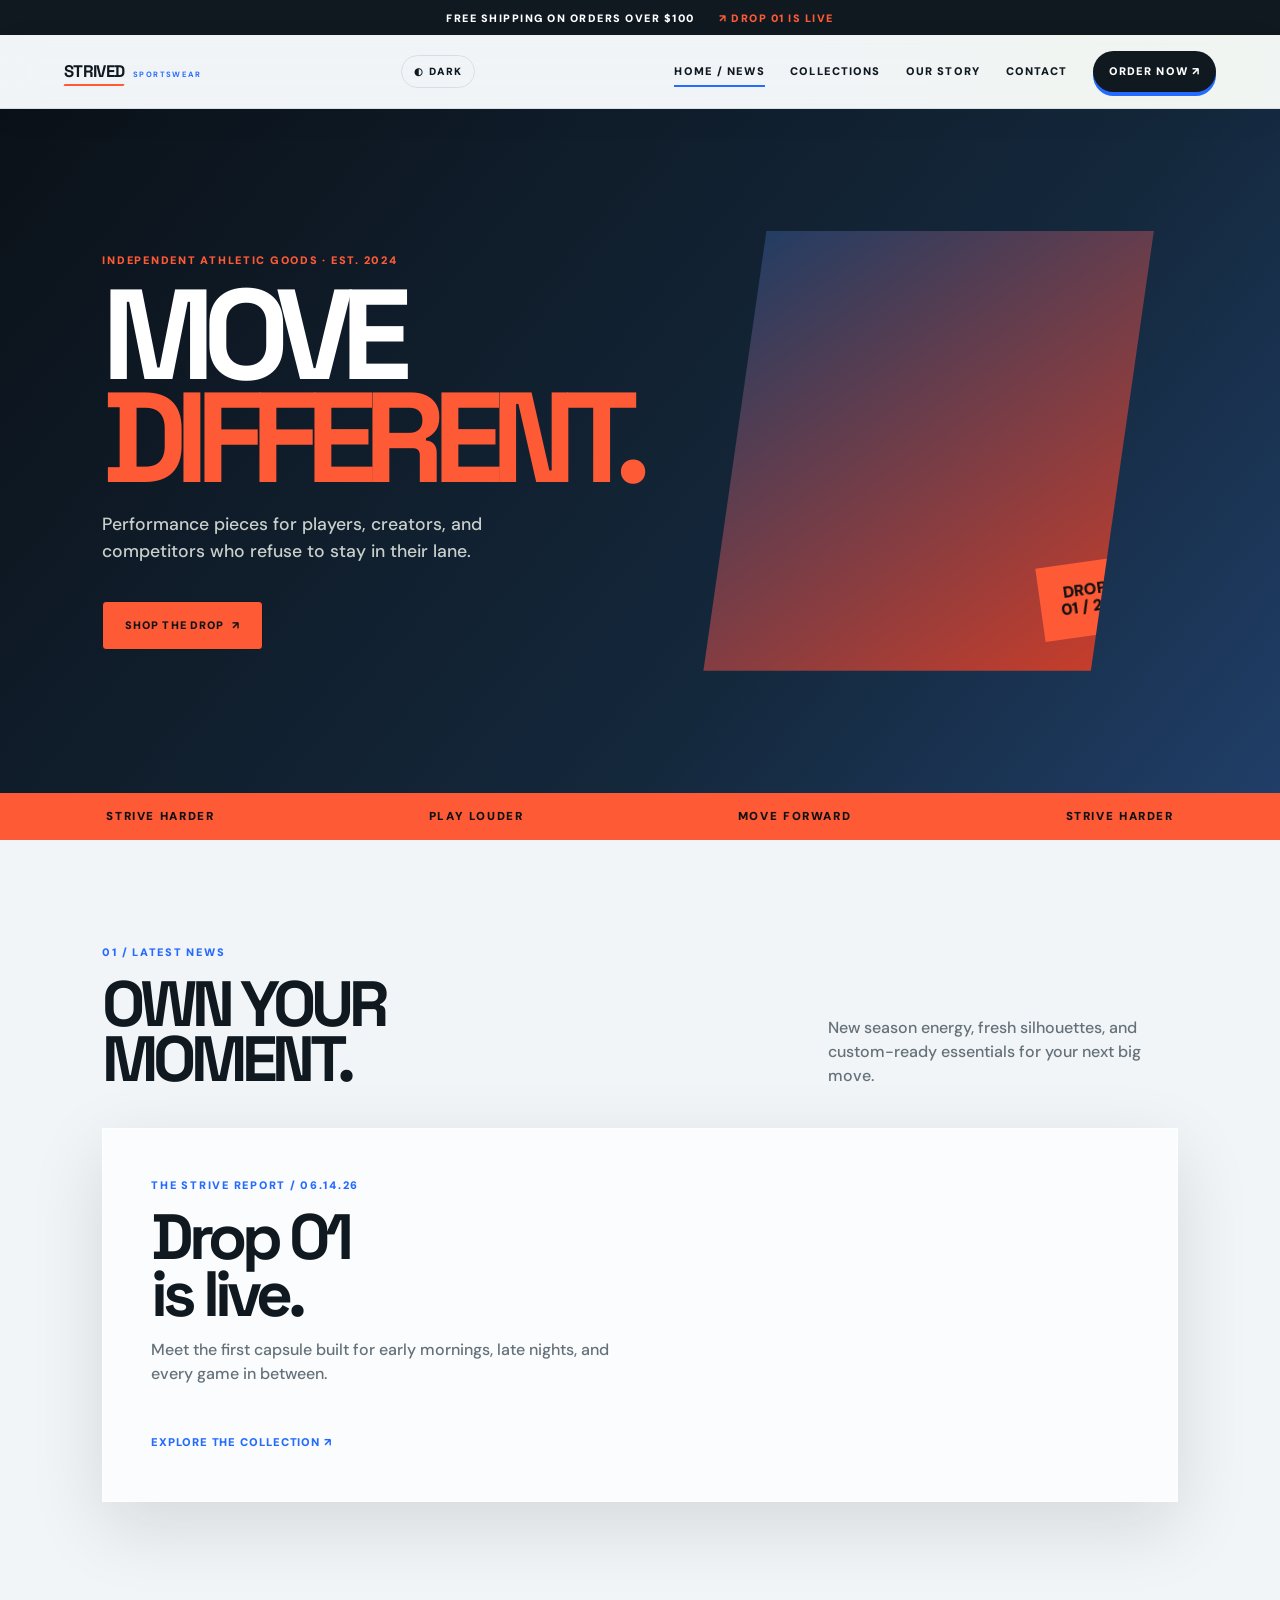
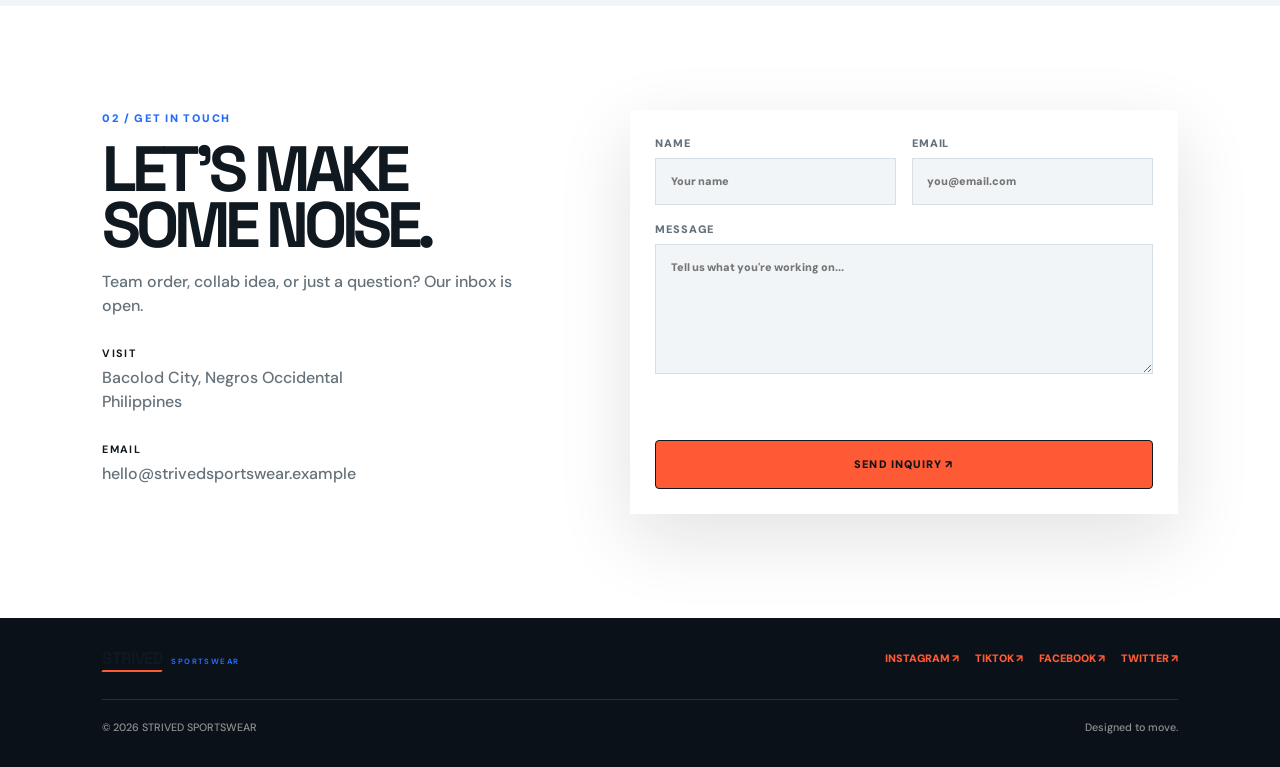
==== index.html @ 252151e5 "Agent Host changes for agents/modern-athletic-website-design" ====
<!doctype html>
<html lang="en">
<head>
  <meta charset="utf-8">
  <meta name="viewport" content="width=device-width, initial-scale=1">
  <meta name="description" content="Strived Sportswear — athletic essentials built for people who keep showing up.">
  <title>Strived Sportswear — Move Different</title>
  <link rel="stylesheet" href="css/styles.css">
</head>
<body>
  <div class="announcement">Free shipping on orders over $100 <span>↗ Drop 01 is live</span></div>
  <header class="site-header">
    <a class="brand" href="index.html" aria-label="Strived Sportswear home"><span class="brand-wordmark">STRIVED</span><i>SPORTSWEAR</i></a>
    <button class="theme-toggle" type="button" aria-label="Switch to dark mode" aria-pressed="false">◐ <span>Dark</span></button>
    <button class="menu-toggle" type="button" aria-label="Toggle navigation" aria-expanded="false">☰</button>
    <nav class="main-nav" aria-label="Primary navigation">
      <a class="active" href="index.html">Home / News</a>
      <a href="collections.html">Collections</a>
      <a href="about.html">Our Story</a>
      <a href="#contact">Contact</a>
      <a class="nav-order" href="collections.html#order">Order Now <span>↗</span></a>
    </nav>
  </header>
  <main>
    <section class="hero">
      <div class="hero-copy reveal"><p class="eyebrow">Independent athletic goods · Est. 2024</p><h1>Move<br><em>different.</em></h1><p class="lead">Performance pieces for players, creators, and competitors who refuse to stay in their lane.</p><a class="button button--lime" href="collections.html">Shop the drop <span>↗</span></a></div>
      <div class="hero-art float" aria-label="Athlete wearing Strived Sportswear"><div class="hero-badge">DROP<br>01 / 26</div></div>
    </section>
    <div class="ticker"><span>STRIVE HARDER</span><span>PLAY LOUDER</span><span>MOVE FORWARD</span><span>STRIVE HARDER</span></div>
    <section>
      <div class="section-heading"><div><p class="eyebrow">01 / Latest news</p><h2>Own your<br>moment.</h2></div><p>New season energy, fresh silhouettes, and custom-ready essentials for your next big move.</p></div>
      <div class="news-card glass"><div><p class="eyebrow">The Strive Report / 06.14.26</p><h3>Drop 01<br>is live.</h3><p class="muted">Meet the first capsule built for early mornings, late nights, and every game in between.</p><a class="text-link" href="collections.html">Explore the collection ↗</a></div><div class="news-image"></div></div>
    </section>
    <section class="contact-section" id="contact">
      <div class="contact-grid"><div><p class="eyebrow">02 / Get in touch</p><h2>Let's make<br>some noise.</h2><p class="muted">Team order, collab idea, or just a question? Our inbox is open.</p><div class="detail"><strong>Visit</strong><span>Bacolod City, Negros Occidental<br>Philippines</span></div><div class="detail"><strong>Email</strong><a href="mailto:hello@strivedsportswear.example">hello@strivedsportswear.example</a></div></div>
        <form class="glass contact-form"><label>Name<input name="name" required placeholder="Your name"></label><label>Email<input name="email" type="email" required placeholder="you@email.com"></label><label class="full">Message<textarea name="message" required placeholder="Tell us what you're working on..."></textarea></label><div class="form-status full" role="status" aria-live="polite"></div><button class="button button--lime full" type="submit">Send inquiry ↗</button></form>
      </div>
    </section>
  </main>
  <footer><div class="footer-top"><a class="brand" href="index.html"><span class="brand-wordmark">STRIVED</span><i>SPORTSWEAR</i></a><nav class="socials" aria-label="Social media"><a href="https://instagram.com" target="_blank" rel="noreferrer">Instagram ↗</a><a href="https://tiktok.com" target="_blank" rel="noreferrer">TikTok ↗</a><a href="https://facebook.com" target="_blank" rel="noreferrer">Facebook ↗</a><a href="https://x.com" target="_blank" rel="noreferrer">Twitter ↗</a></nav></div><div class="footer-bottom"><span>© 2026 STRIVED SPORTSWEAR</span><span>Designed to move.</span></div></footer>
  <script src="js/app.js"></script>
</body>
</html>
---- css/styles.css ----
@import url("https://fonts.googleapis.com/css2?family=DM+Sans:wght@400;500;700;900&family=Space+Grotesk:wght@400;500;700&display=swap");

:root {
  --ink: #101820;
  --paper: #f1f5f7;
  --surface: #ffffff;
  --lime: #ff5a36;
  --blue: #246bfe;
  --muted: #65717a;
  --line: #d5dfe5;
  --soft: #e8eef2;
  --shadow: 0 24px 70px rgba(17, 19, 21, .12);
}
[data-theme="dark"] {
  --ink: #f1f5f7;
  --paper: #101820;
  --surface: #1a1e20;
  --muted: #a4aca7;
  --line: #33404a;
  --soft: #222f38;
  --shadow: 0 24px 70px rgba(0, 0, 0, .35);
}
* { box-sizing: border-box; }
html { scroll-behavior: smooth; }
body { margin: 0; overflow-x: hidden; color: var(--ink); background: var(--paper); font: 500 16px/1.5 "DM Sans", Arial, sans-serif; transition: background .35s, color .35s; }
body:before { position: fixed; z-index: -1; inset: 0; background: radial-gradient(circle at 90% 8%, rgba(214,255,55,.18), transparent 25%), radial-gradient(circle at 4% 55%, rgba(43,115,255,.1), transparent 25%); content: ""; pointer-events: none; }
a { color: inherit; text-decoration: none; }
button, input, textarea { font: inherit; }
button { cursor: pointer; }
.scroll-progress { position: fixed; z-index: 60; top: 0; left: 0; width: 0; height: 3px; background: var(--lime); }
.announcement { display: flex; justify-content: center; gap: 1.5rem; padding: .6rem 1rem; color: #fff; background: var(--ink); font-size: .67rem; font-weight: 900; letter-spacing: .14em; text-transform: uppercase; }
.announcement span { color: var(--lime); }
.site-header { position: sticky; z-index: 30; top: 0; display: flex; align-items: center; justify-content: space-between; gap: 1rem; padding: 1rem 5vw; border-bottom: 1px solid var(--line); background: color-mix(in srgb, var(--paper) 82%, transparent); box-shadow: 0 8px 35px rgba(0,0,0,.04); backdrop-filter: blur(18px); }
.brand { display: flex; align-items: baseline; gap: .55rem; color: var(--ink); font: 900 1.05rem/1 "Space Grotesk"; letter-spacing: -.04em; }
.brand-wordmark { position: relative; }
.brand-wordmark:after { position: absolute; right: 0; bottom: -.35rem; left: 0; height: 2px; background: var(--lime); content: ""; transform: skewX(-28deg); }
.brand i { color: var(--blue); font: 700 .48rem/1 "DM Sans"; font-style: normal; letter-spacing: .18em; text-transform: uppercase; }
.brand-mark { display: none; }
.main-nav { display: flex; align-items: center; gap: 1.6rem; }
.main-nav a { position: relative; font-size: .69rem; font-weight: 900; letter-spacing: .1em; text-transform: uppercase; }
.main-nav a:not(.nav-order):after { position: absolute; right: 0; bottom: -.45rem; left: 0; height: 2px; background: var(--blue); content: ""; transform: scaleX(0); transition: transform .25s; }
.main-nav a:hover:after, .main-nav a.active:after { transform: scaleX(1); }
.nav-order, .button { border: 0; background: var(--ink); color: var(--surface); }
.nav-order { padding: .75rem 1rem; border-radius: 99px; box-shadow: 0 4px 0 var(--blue); transition: transform .2s, box-shadow .2s; }
.nav-order:hover { box-shadow: 0 1px 0 var(--blue); transform: translateY(3px); }
.theme-toggle, .menu-toggle { border: 1px solid var(--line); background: transparent; color: var(--ink); }
.theme-toggle { display: inline-flex; align-items: center; gap: .35rem; padding: .5rem .75rem; border-radius: 99px; font-size: .65rem; font-weight: 900; letter-spacing: .08em; text-transform: uppercase; }
.cart-trigger { padding: .5rem .75rem; border: 1px solid var(--line); border-radius: 99px; background: transparent; color: var(--ink); font-size: .65rem; font-weight: 900; letter-spacing: .08em; text-transform: uppercase; }
.cart-trigger:hover { border-color: var(--blue); color: var(--blue); }
.menu-toggle { display: none; border: 0; font-size: 1.4rem; }
.hero { display: grid; min-height: 76vh; grid-template-columns: 1fr .95fr; align-items: center; gap: 4rem; padding: 6rem 8vw; background: linear-gradient(130deg, #0b1118, #14283c 65%, #203e68); color: #fff; }
.hero-copy { position: relative; z-index: 1; }
.eyebrow { margin: 0 0 1rem; color: var(--blue); font-size: .68rem; font-weight: 900; letter-spacing: .16em; text-transform: uppercase; }
.hero .eyebrow, .page-hero .eyebrow { color: var(--lime); }
h1, h2, h3 { font-family: "Space Grotesk", sans-serif; }
h1, .page-hero h1 { margin: .5rem 0 1.4rem; font-size: clamp(4rem, 10vw, 9.5rem); line-height: .8; letter-spacing: -.1em; text-transform: uppercase; }
h1 em, .page-hero h1 em { color: var(--lime); font-style: normal; }
.lead { max-width: 470px; color: #c9d0cc; font-size: 1.1rem; }
.button { display: inline-flex; align-items: center; justify-content: center; gap: .5rem; margin-top: 1.2rem; padding: .95rem 1.35rem; border: 1px solid var(--ink); border-radius: 4px; font-size: .68rem; font-weight: 900; letter-spacing: .1em; text-transform: uppercase; transition: transform .2s, box-shadow .2s; }
.button:hover { box-shadow: 5px 5px 0 var(--lime); transform: translate(-3px, -3px); }
.button--lime { background: var(--lime); color: #111315; }
.hero-art { position: relative; min-height: 440px; overflow: hidden; background: linear-gradient(145deg, #183d67, #d13d27); clip-path: polygon(14% 0, 100% 0, 86% 100%, 0 100%); }
.hero-art:before { position: absolute; inset: 7%; background: url("https://images.unsplash.com/photo-1552346154-21d32810aba3?auto=format&fit=crop&w=1000&q=85") center/cover; content: ""; mix-blend-mode: screen; opacity: .8; }
.hero-badge { position: absolute; right: 5%; bottom: 8%; padding: 1.25rem; background: var(--lime); color: #111; font-weight: 900; line-height: 1.05; text-align: center; transform: rotate(-8deg); }
.ticker { display: flex; justify-content: space-around; gap: 2rem; padding: .95rem; overflow: hidden; background: var(--lime); color: #111; font-size: .72rem; font-weight: 900; letter-spacing: .14em; }
.ticker span { white-space: nowrap; }
section { padding: 6.5rem 8vw; }
.section-heading { display: flex; align-items: end; justify-content: space-between; gap: 2rem; margin-bottom: 2.5rem; }
h2 { margin: 0; font-size: clamp(2.6rem, 5vw, 5.2rem); line-height: .87; letter-spacing: -.08em; text-transform: uppercase; }
.section-heading > p { max-width: 350px; margin: 0; color: var(--muted); }
.news-card { display: grid; grid-template-columns: 1fr .8fr; min-height: 360px; overflow: hidden; }
.glass { border: 1px solid rgba(255,255,255,.55); background: color-mix(in srgb, var(--surface) 70%, transparent); box-shadow: var(--shadow); backdrop-filter: blur(18px); }
.news-card > div:first-child { padding: 3rem; }
.news-card h3 { margin: .5rem 0; font-size: clamp(2.7rem, 5vw, 5rem); line-height: .88; letter-spacing: -.08em; }
.news-image { min-height: 300px; background: url("https://images.unsplash.com/photo-1517466787929-bc90951d0974?auto=format&fit=crop&w=1000&q=85") center/cover; }
.text-link { display: inline-block; margin-top: 2rem; color: var(--blue); font-size: .7rem; font-weight: 900; letter-spacing: .08em; text-transform: uppercase; }
.contact-section { background: var(--surface); }
.contact-grid { display: grid; grid-template-columns: .9fr 1.1fr; gap: 5rem; }
.muted, .detail { color: var(--muted); }
.detail { margin-top: 1.7rem; }
.detail strong { display: block; margin-bottom: .3rem; color: var(--ink); font-size: .67rem; letter-spacing: .12em; text-transform: uppercase; }
.detail a:hover { color: var(--blue); }
.contact-form { display: grid; grid-template-columns: 1fr 1fr; gap: 1rem; padding: 1.5rem; }
label { display: grid; gap: .4rem; color: var(--muted); font-size: .68rem; font-weight: 900; letter-spacing: .08em; text-transform: uppercase; }
.full { grid-column: 1 / -1; }
input, textarea { width: 100%; padding: .9rem; border: 1px solid var(--line); background: var(--paper); color: var(--ink); outline: 0; }
textarea { min-height: 130px; resize: vertical; }
input:focus, textarea:focus { border-color: var(--blue); box-shadow: 0 0 0 3px rgba(43,115,255,.12); }
.form-status { min-height: 1.2em; color: #268347; font-size: .8rem; font-weight: 700; }
.page-hero { padding: 7rem 8vw 5rem; background: linear-gradient(130deg, #0b1118, #17385c); color: #fff; }
.page-hero .lead { max-width: 520px; }
.collection-section { padding-top: 2.5rem; }
.trust-grid { display: grid; grid-template-columns: repeat(3, 1fr); gap: 1rem; }
.trust-card { padding: 1.6rem; border-top: 3px solid var(--blue); background: var(--surface); }
.trust-card:nth-child(2) { border-color: var(--lime); }
.trust-card:nth-child(3) { border-color: #111; }
.trust-card span { color: var(--blue); font: 900 2rem/1 "Space Grotesk"; }
.trust-card h3 { margin: 2rem 0 .6rem; font-size: 1.4rem; }
.trust-card p { margin: 0; color: var(--muted); }
.community-section { background: var(--surface); }
.social-wall { display: grid; grid-template-columns: 1.1fr .9fr .9fr; grid-template-rows: 180px 180px; gap: 1rem; }
.social-tile { display: flex; flex-direction: column; justify-content: space-between; padding: 1.3rem; color: #fff; background: linear-gradient(145deg, #162e4b, #5b86b4); transition: transform .25s, filter .25s; }
.social-tile:hover { filter: saturate(1.25); transform: translateY(-5px); }
.social-tile span { font-size: .65rem; font-weight: 900; letter-spacing: .08em; }
.social-tile strong { font: 900 1.25rem/1 "Space Grotesk"; letter-spacing: -.05em; }
.social-tile--tall { grid-row: span 2; background: linear-gradient(145deg, #111820aa, #246bfecc), url("https://images.unsplash.com/photo-1517466787929-bc90951d0974?auto=format&fit=crop&w=700&q=80") center/cover; }
.social-tile--blue { background: linear-gradient(145deg, #1d5dc8, #70a6ff); }
.social-tile--orange { background: linear-gradient(145deg, #a82f18, #ff7558); }
.social-tile--lime { background: var(--lime); color: #111; }
.reviews-section { background: var(--paper); }
.review-grid { display: grid; grid-template-columns: repeat(2, 1fr); gap: 1rem; }
.review-card { padding: 1.5rem; background: var(--surface); }
.stars { color: var(--lime); letter-spacing: .15em; text-shadow: 1px 1px 0 #111; }
.review-card p { max-width: 520px; font-size: 1.05rem; }
.review-card strong { display: flex; justify-content: space-between; font-size: .75rem; text-transform: uppercase; }
.review-card strong span { color: var(--blue); font-size: .62rem; }
.filter-bar { display: flex; gap: .6rem; margin-bottom: 2rem; flex-wrap: wrap; }
.filter { padding: .7rem 1rem; border: 1px solid var(--line); border-radius: 99px; background: transparent; color: var(--muted); font-size: .67rem; font-weight: 900; letter-spacing: .1em; text-transform: uppercase; }
.filter.active, .filter:hover { border-color: var(--ink); background: var(--ink); color: var(--surface); }
.product-grid { display: grid; grid-template-columns: repeat(3, 1fr); gap: 1.3rem; }
.product-card { overflow: hidden; background: var(--surface); box-shadow: 0 14px 35px rgba(0,0,0,.07); transition: transform .3s, box-shadow .3s; }
.product-card:hover { box-shadow: var(--shadow); transform: translateY(-8px); }
.product-image { aspect-ratio: 1 / 1.1; overflow: hidden; background: var(--soft); }
.product-image img { width: 100%; height: 100%; object-fit: cover; transition: transform .6s; }
.product-card:hover img { transform: scale(1.07); }
.product-info { padding: 1.15rem; }
.product-meta { display: flex; align-items: start; justify-content: space-between; gap: .5rem; }
.product-title { font-size: 1.05rem; font-weight: 900; }
.product-type { margin-top: .3rem; color: var(--muted); font-size: .64rem; font-weight: 900; letter-spacing: .08em; text-transform: uppercase; }
.card-order { width: 100%; margin-top: 1rem; }
.story-hero { min-height: 60vh; }
.story-layout { display: grid; grid-template-columns: .8fr 1.2fr; gap: 7rem; align-items: center; }
.about-mark { display: grid; place-items: center; aspect-ratio: 1; background: var(--lime); color: #111; font: 900 clamp(6rem,15vw,12rem)/.7 "Space Grotesk"; letter-spacing: -.15em; transform: rotate(-5deg); box-shadow: 20px 20px 0 var(--blue); }
.about-mark small { font-size: .35em; letter-spacing: 0; }
.story-copy { max-width: 650px; }
.story-copy p:not(.eyebrow) { color: var(--muted); font-size: 1.1rem; }
.quote-section { max-width: 900px; margin: 0 auto 6rem; padding: 3rem; text-align: center; }
.quote-section p { margin: 0; font: 700 clamp(1.7rem, 4vw, 3.8rem)/1 "Space Grotesk"; letter-spacing: -.06em; }
.quote-section span { display: block; margin-top: 1.5rem; color: var(--blue); font-size: .68rem; font-weight: 900; letter-spacing: .13em; }
footer { padding: 2rem 8vw; background: #0b1118; color: #fff; }
.footer-top, .footer-bottom { display: flex; align-items: center; justify-content: space-between; gap: 2rem; }
.footer-top { padding-bottom: 2rem; border-bottom: 1px solid #ffffff20; }
.socials { display: flex; gap: 1rem; }
.socials a { color: var(--lime); font-size: .67rem; font-weight: 900; text-transform: uppercase; }
.footer-bottom { padding-top: 1.2rem; color: #8d9290; font-size: .67rem; }
.modal[hidden], .cart-drawer[hidden] { display: none; }
.modal { position: fixed; z-index: 50; inset: 0; display: grid; place-items: center; padding: 1rem; background: rgba(3,7,9,.78); }
.modal-box { position: relative; width: min(460px, 100%); padding: 2rem; }
.modal-box h2 { font-size: 2.6rem; }
.modal-close { position: absolute; top: .7rem; right: 1rem; border: 0; background: transparent; color: var(--ink); font-size: 1.5rem; }
.order-form { display: grid; gap: 1rem; margin-top: 1.5rem; }
.cart-drawer { position: fixed; z-index: 45; top: 0; right: 0; bottom: 0; width: min(420px, 92vw); padding: 2rem; overflow-y: auto; background: var(--surface); box-shadow: -20px 0 60px rgba(0,0,0,.2); transform: translateX(0); }
.cart-head { display: flex; align-items: center; justify-content: space-between; border-bottom: 1px solid var(--line); padding-bottom: 1rem; }
.cart-head h2 { font-size: 2rem; }
.cart-close { border: 0; background: transparent; color: var(--ink); font-size: 1.5rem; }
.cart-item { display: flex; justify-content: space-between; gap: 1rem; padding: 1rem 0; border-bottom: 1px solid var(--line); }
.cart-empty { padding: 3rem 0; color: var(--muted); text-align: center; }
.cart-total { display: flex; justify-content: space-between; margin-top: 1.5rem; font-weight: 900; }
.reveal { animation: rise .75s both; }
.float { animation: float 5s ease-in-out infinite; }
@keyframes rise { from { opacity: 0; transform: translateY(22px); } to { opacity: 1; transform: none; } }
@keyframes float { 0%, 100% { transform: translateY(0); } 50% { transform: translateY(-10px); } }
@media (max-width: 800px) {
  .site-header { flex-wrap: wrap; }
  .main-nav { position: absolute; top: 100%; right: 0; left: 0; display: none; flex-direction: column; align-items: stretch; gap: 0; padding: 1rem 5vw; border-bottom: 1px solid var(--line); background: var(--paper); }
  .main-nav.open { display: flex; }
  .main-nav a { padding: .8rem 0; }
  .theme-toggle { margin-left: auto; }
  .cart-trigger { order: 2; }
  .menu-toggle { display: block; }
  .hero, .contact-grid, .story-layout { grid-template-columns: 1fr; }
  .hero { padding: 4rem 6vw; }
  .hero-art { min-height: 280px; }
  section { padding: 4.5rem 6vw; }
  .section-heading { align-items: start; flex-direction: column; }
  .news-card { grid-template-columns: 1fr; }
  .product-grid { grid-template-columns: repeat(2, 1fr); }
  .trust-grid, .review-grid { grid-template-columns: 1fr; }
  .story-layout { gap: 3rem; }
  .contact-grid { gap: 3rem; }
}
@media (max-width: 500px) {
  .announcement { font-size: .55rem; }
  .brand { font-size: .8rem; }
  .brand-mark { width: 32px; height: 32px; }
  .product-grid, .contact-form { grid-template-columns: 1fr; }
  .full { grid-column: auto; }
  .footer-top, .footer-bottom { align-items: start; flex-direction: column; }
  .page-hero h1 { font-size: 4rem; }
  .social-wall { grid-template-columns: 1fr 1fr; grid-template-rows: repeat(2, 180px); }
  .social-tile--tall { grid-row: span 1; }
}
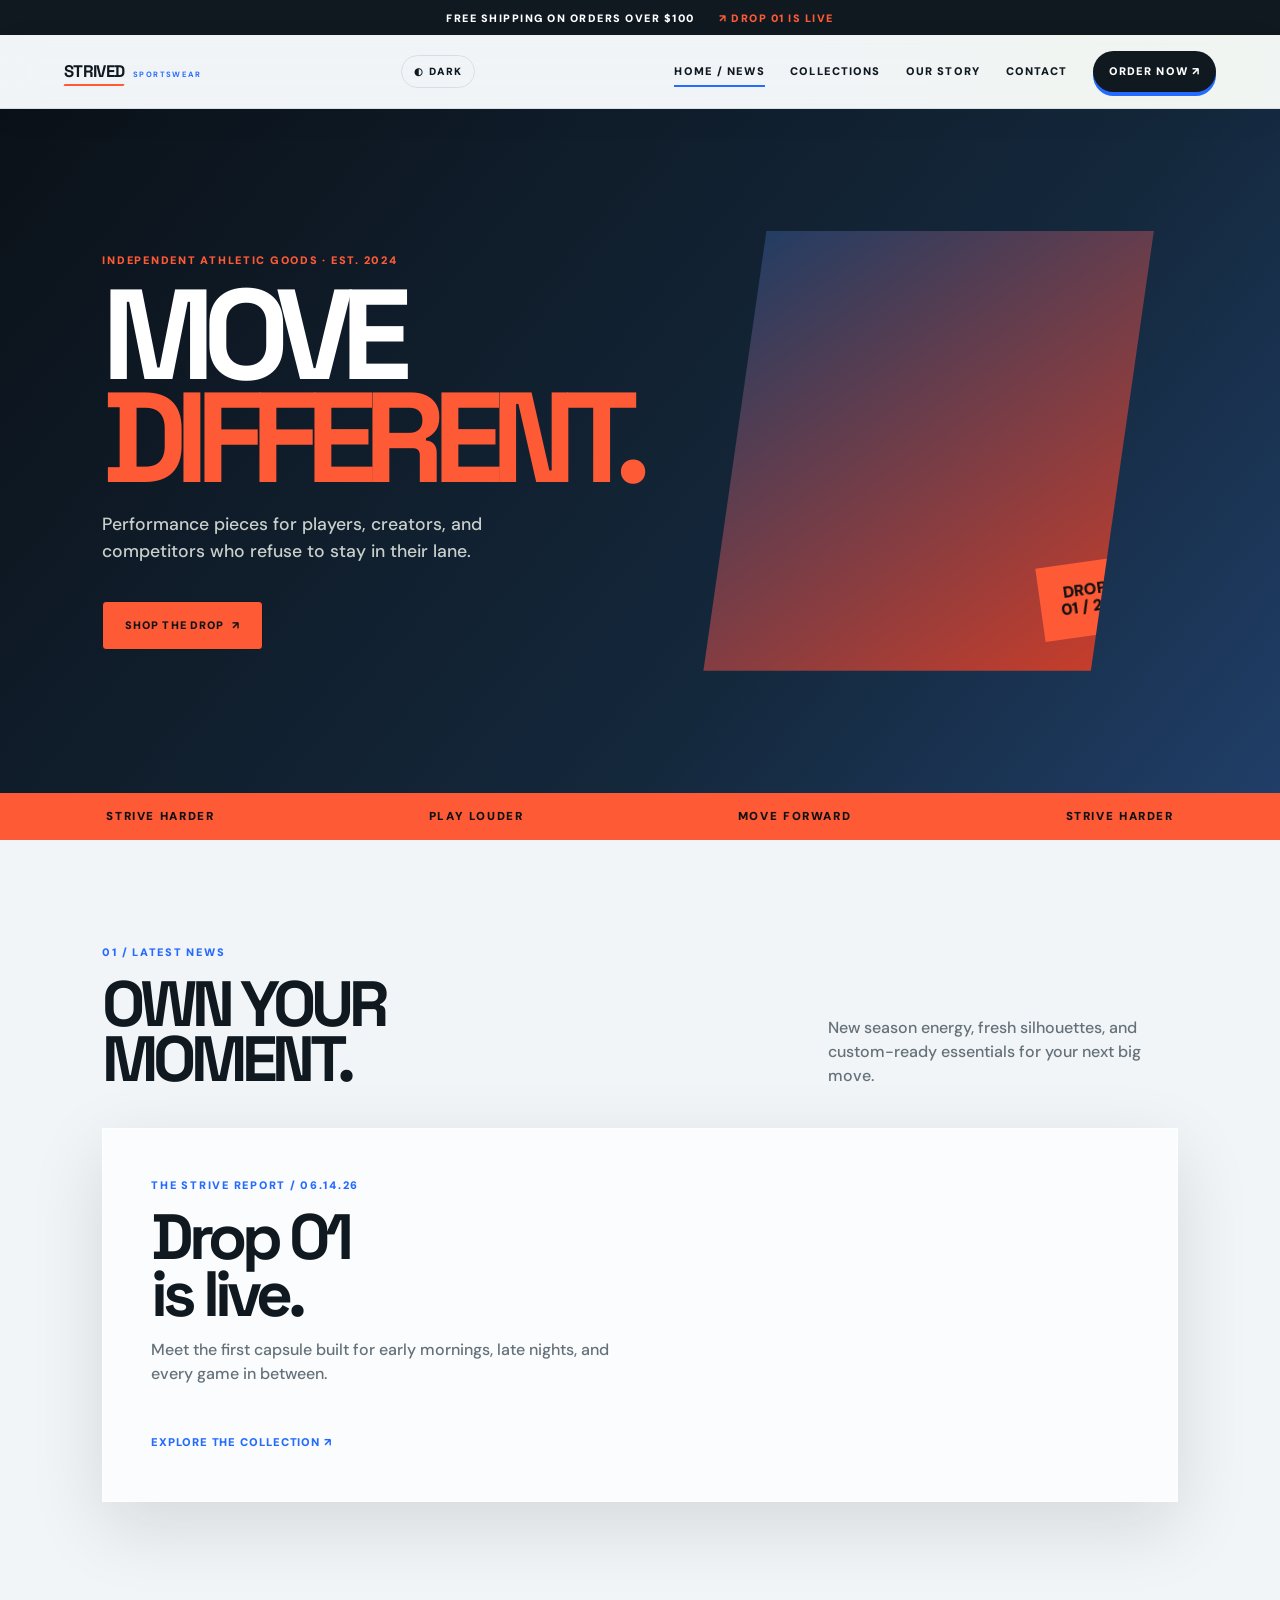
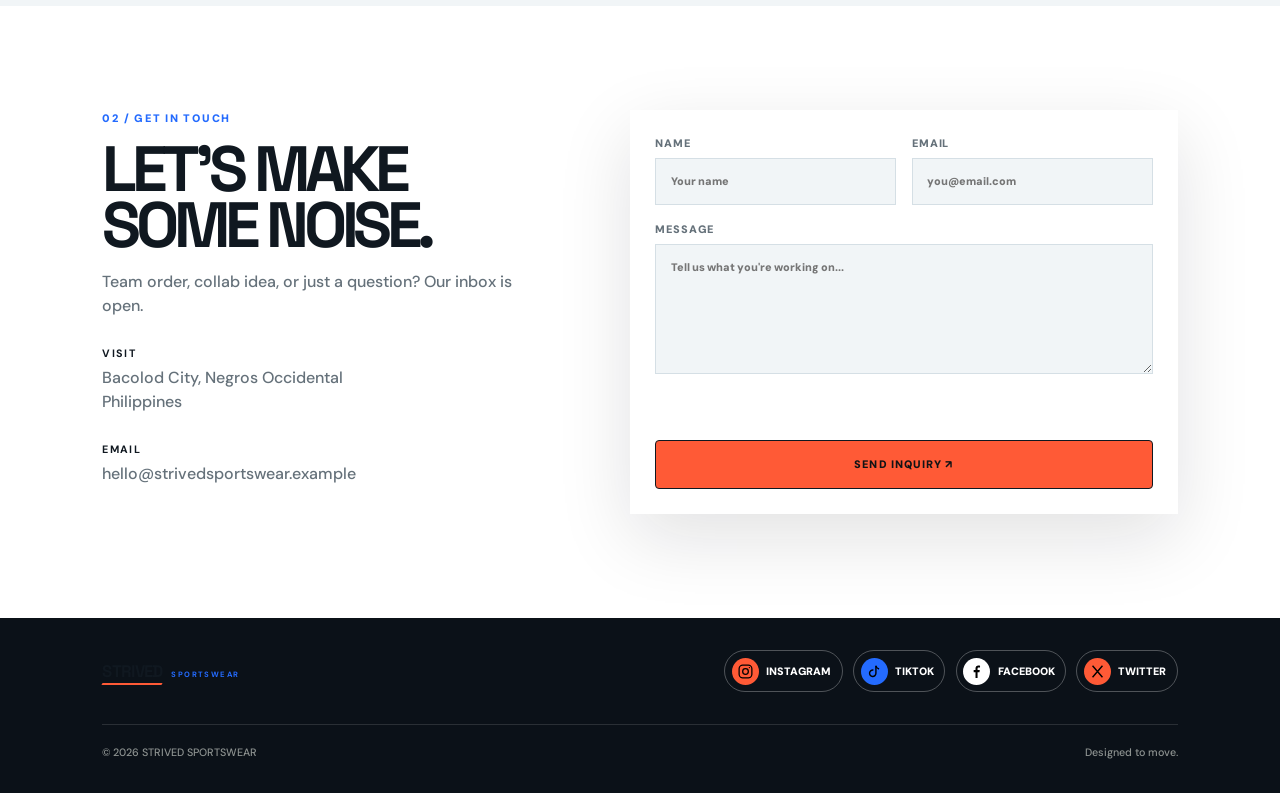
==== commit bb2f77fa: "Improve navigation and social media visibility Replace the mobile dropdown with a persistent top nav" ====
--- a/index.html
+++ b/index.html
@@ -8,11 +8,11 @@
   <link rel="stylesheet" href="css/styles.css">
 </head>
 <body>
+  <a class="skip-link" href="#main-content">Skip to content</a>
   <div class="announcement">Free shipping on orders over $100 <span>↗ Drop 01 is live</span></div>
   <header class="site-header">
     <a class="brand" href="index.html" aria-label="Strived Sportswear home"><span class="brand-wordmark">STRIVED</span><i>SPORTSWEAR</i></a>
     <button class="theme-toggle" type="button" aria-label="Switch to dark mode" aria-pressed="false">◐ <span>Dark</span></button>
-    <button class="menu-toggle" type="button" aria-label="Toggle navigation" aria-expanded="false">☰</button>
     <nav class="main-nav" aria-label="Primary navigation">
       <a class="active" href="index.html">Home / News</a>
       <a href="collections.html">Collections</a>
@@ -21,7 +21,7 @@
       <a class="nav-order" href="collections.html#order">Order Now <span>↗</span></a>
     </nav>
   </header>
-  <main>
+  <main id="main-content">
     <section class="hero">
       <div class="hero-copy reveal"><p class="eyebrow">Independent athletic goods · Est. 2024</p><h1>Move<br><em>different.</em></h1><p class="lead">Performance pieces for players, creators, and competitors who refuse to stay in their lane.</p><a class="button button--lime" href="collections.html">Shop the drop <span>↗</span></a></div>
       <div class="hero-art float" aria-label="Athlete wearing Strived Sportswear"><div class="hero-badge">DROP<br>01 / 26</div></div>
@@ -37,7 +37,7 @@
       </div>
     </section>
   </main>
-  <footer><div class="footer-top"><a class="brand" href="index.html"><span class="brand-wordmark">STRIVED</span><i>SPORTSWEAR</i></a><nav class="socials" aria-label="Social media"><a href="https://instagram.com" target="_blank" rel="noreferrer">Instagram ↗</a><a href="https://tiktok.com" target="_blank" rel="noreferrer">TikTok ↗</a><a href="https://facebook.com" target="_blank" rel="noreferrer">Facebook ↗</a><a href="https://x.com" target="_blank" rel="noreferrer">Twitter ↗</a></nav></div><div class="footer-bottom"><span>© 2026 STRIVED SPORTSWEAR</span><span>Designed to move.</span></div></footer>
+  <footer><div class="footer-top"><a class="brand" href="index.html"><span class="brand-wordmark">STRIVED</span><i>SPORTSWEAR</i></a><nav class="socials" aria-label="Social media"><a href="https://instagram.com" target="_blank" rel="noreferrer" aria-label="Instagram"><img src="assets/social/instagram.svg" alt=""> <span>Instagram</span></a><a href="https://tiktok.com" target="_blank" rel="noreferrer" aria-label="TikTok"><img src="assets/social/tiktok.svg" alt=""> <span>TikTok</span></a><a href="https://facebook.com" target="_blank" rel="noreferrer" aria-label="Facebook"><img src="assets/social/facebook.svg" alt=""> <span>Facebook</span></a><a href="https://x.com" target="_blank" rel="noreferrer" aria-label="X / Twitter"><img src="assets/social/x.svg" alt=""> <span>Twitter</span></a></nav></div><div class="footer-bottom"><span>© 2026 STRIVED SPORTSWEAR</span><span>Designed to move.</span></div></footer>
   <script src="js/app.js"></script>
 </body>
 </html>
--- a/css/styles.css
+++ b/css/styles.css
@@ -27,6 +27,10 @@
 a { color: inherit; text-decoration: none; }
 button, input, textarea { font: inherit; }
 button { cursor: pointer; }
+.skip-link { position: fixed; z-index: 100; top: .75rem; left: .75rem; padding: .7rem 1rem; border-radius: 4px; background: var(--lime); color: #111; font-size: .75rem; font-weight: 900; transform: translateY(-160%); transition: transform .2s; }
+.skip-link:focus { transform: translateY(0); }
+:focus-visible { outline: 3px solid var(--blue); outline-offset: 3px; }
+[hidden] { display: none !important; }
 .scroll-progress { position: fixed; z-index: 60; top: 0; left: 0; width: 0; height: 3px; background: var(--lime); }
 .announcement { display: flex; justify-content: center; gap: 1.5rem; padding: .6rem 1rem; color: #fff; background: var(--ink); font-size: .67rem; font-weight: 900; letter-spacing: .14em; text-transform: uppercase; }
 .announcement span { color: var(--lime); }
@@ -43,11 +47,10 @@
 .nav-order, .button { border: 0; background: var(--ink); color: var(--surface); }
 .nav-order { padding: .75rem 1rem; border-radius: 99px; box-shadow: 0 4px 0 var(--blue); transition: transform .2s, box-shadow .2s; }
 .nav-order:hover { box-shadow: 0 1px 0 var(--blue); transform: translateY(3px); }
-.theme-toggle, .menu-toggle { border: 1px solid var(--line); background: transparent; color: var(--ink); }
+.theme-toggle { border: 1px solid var(--line); background: transparent; color: var(--ink); }
 .theme-toggle { display: inline-flex; align-items: center; gap: .35rem; padding: .5rem .75rem; border-radius: 99px; font-size: .65rem; font-weight: 900; letter-spacing: .08em; text-transform: uppercase; }
 .cart-trigger { padding: .5rem .75rem; border: 1px solid var(--line); border-radius: 99px; background: transparent; color: var(--ink); font-size: .65rem; font-weight: 900; letter-spacing: .08em; text-transform: uppercase; }
 .cart-trigger:hover { border-color: var(--blue); color: var(--blue); }
-.menu-toggle { display: none; border: 0; font-size: 1.4rem; }
 .hero { display: grid; min-height: 76vh; grid-template-columns: 1fr .95fr; align-items: center; gap: 4rem; padding: 6rem 8vw; background: linear-gradient(130deg, #0b1118, #14283c 65%, #203e68); color: #fff; }
 .hero-copy { position: relative; z-index: 1; }
 .eyebrow { margin: 0 0 1rem; color: var(--blue); font-size: .68rem; font-weight: 900; letter-spacing: .16em; text-transform: uppercase; }
@@ -140,8 +143,13 @@
 footer { padding: 2rem 8vw; background: #0b1118; color: #fff; }
 .footer-top, .footer-bottom { display: flex; align-items: center; justify-content: space-between; gap: 2rem; }
 .footer-top { padding-bottom: 2rem; border-bottom: 1px solid #ffffff20; }
-.socials { display: flex; gap: 1rem; }
-.socials a { color: var(--lime); font-size: .67rem; font-weight: 900; text-transform: uppercase; }
+.socials { display: flex; gap: .65rem; flex-wrap: wrap; }
+.socials a { display: inline-flex; align-items: center; gap: .45rem; padding: .42rem .65rem .42rem .42rem; border: 1px solid rgba(255,255,255,.28); border-radius: 999px; color: #fff; font-size: .67rem; font-weight: 900; text-transform: uppercase; transition: background .2s, border-color .2s, transform .2s; }
+.socials a:hover, .socials a:focus-visible { border-color: var(--lime); background: rgba(214,255,55,.14); color: var(--lime); transform: translateY(-2px); }
+.socials img { display: block; width: 27px; height: 27px; padding: 5px; border-radius: 50%; background: var(--lime); color: #111; filter: none; }
+.socials a:nth-child(2) img { background: var(--blue); }
+.socials a:nth-child(3) img { background: #fff; }
+.socials a:nth-child(4) img { background: var(--lime); }
 .footer-bottom { padding-top: 1.2rem; color: #8d9290; font-size: .67rem; }
 .modal[hidden], .cart-drawer[hidden] { display: none; }
 .modal { position: fixed; z-index: 50; inset: 0; display: grid; place-items: center; padding: 1rem; background: rgba(3,7,9,.78); }
@@ -161,13 +169,11 @@
 @keyframes rise { from { opacity: 0; transform: translateY(22px); } to { opacity: 1; transform: none; } }
 @keyframes float { 0%, 100% { transform: translateY(0); } 50% { transform: translateY(-10px); } }
 @media (max-width: 800px) {
-  .site-header { flex-wrap: wrap; }
-  .main-nav { position: absolute; top: 100%; right: 0; left: 0; display: none; flex-direction: column; align-items: stretch; gap: 0; padding: 1rem 5vw; border-bottom: 1px solid var(--line); background: var(--paper); }
-  .main-nav.open { display: flex; }
-  .main-nav a { padding: .8rem 0; }
-  .theme-toggle { margin-left: auto; }
-  .cart-trigger { order: 2; }
-  .menu-toggle { display: block; }
+  .site-header { flex-wrap: nowrap; overflow-x: auto; scrollbar-width: thin; }
+  .brand, .theme-toggle, .cart-trigger, .main-nav { flex: 0 0 auto; }
+  .main-nav { gap: 1rem; overflow-x: auto; scrollbar-width: none; }
+  .main-nav::-webkit-scrollbar { display: none; }
+  .main-nav a { white-space: nowrap; }
   .hero, .contact-grid, .story-layout { grid-template-columns: 1fr; }
   .hero { padding: 4rem 6vw; }
   .hero-art { min-height: 280px; }
@@ -190,3 +196,6 @@
   .social-wall { grid-template-columns: 1fr 1fr; grid-template-rows: repeat(2, 180px); }
   .social-tile--tall { grid-row: span 1; }
 }
+@media (prefers-reduced-motion: reduce) {
+  *, *::before, *::after { scroll-behavior: auto !important; animation-duration: .01ms !important; animation-iteration-count: 1 !important; transition-duration: .01ms !important; }
+}
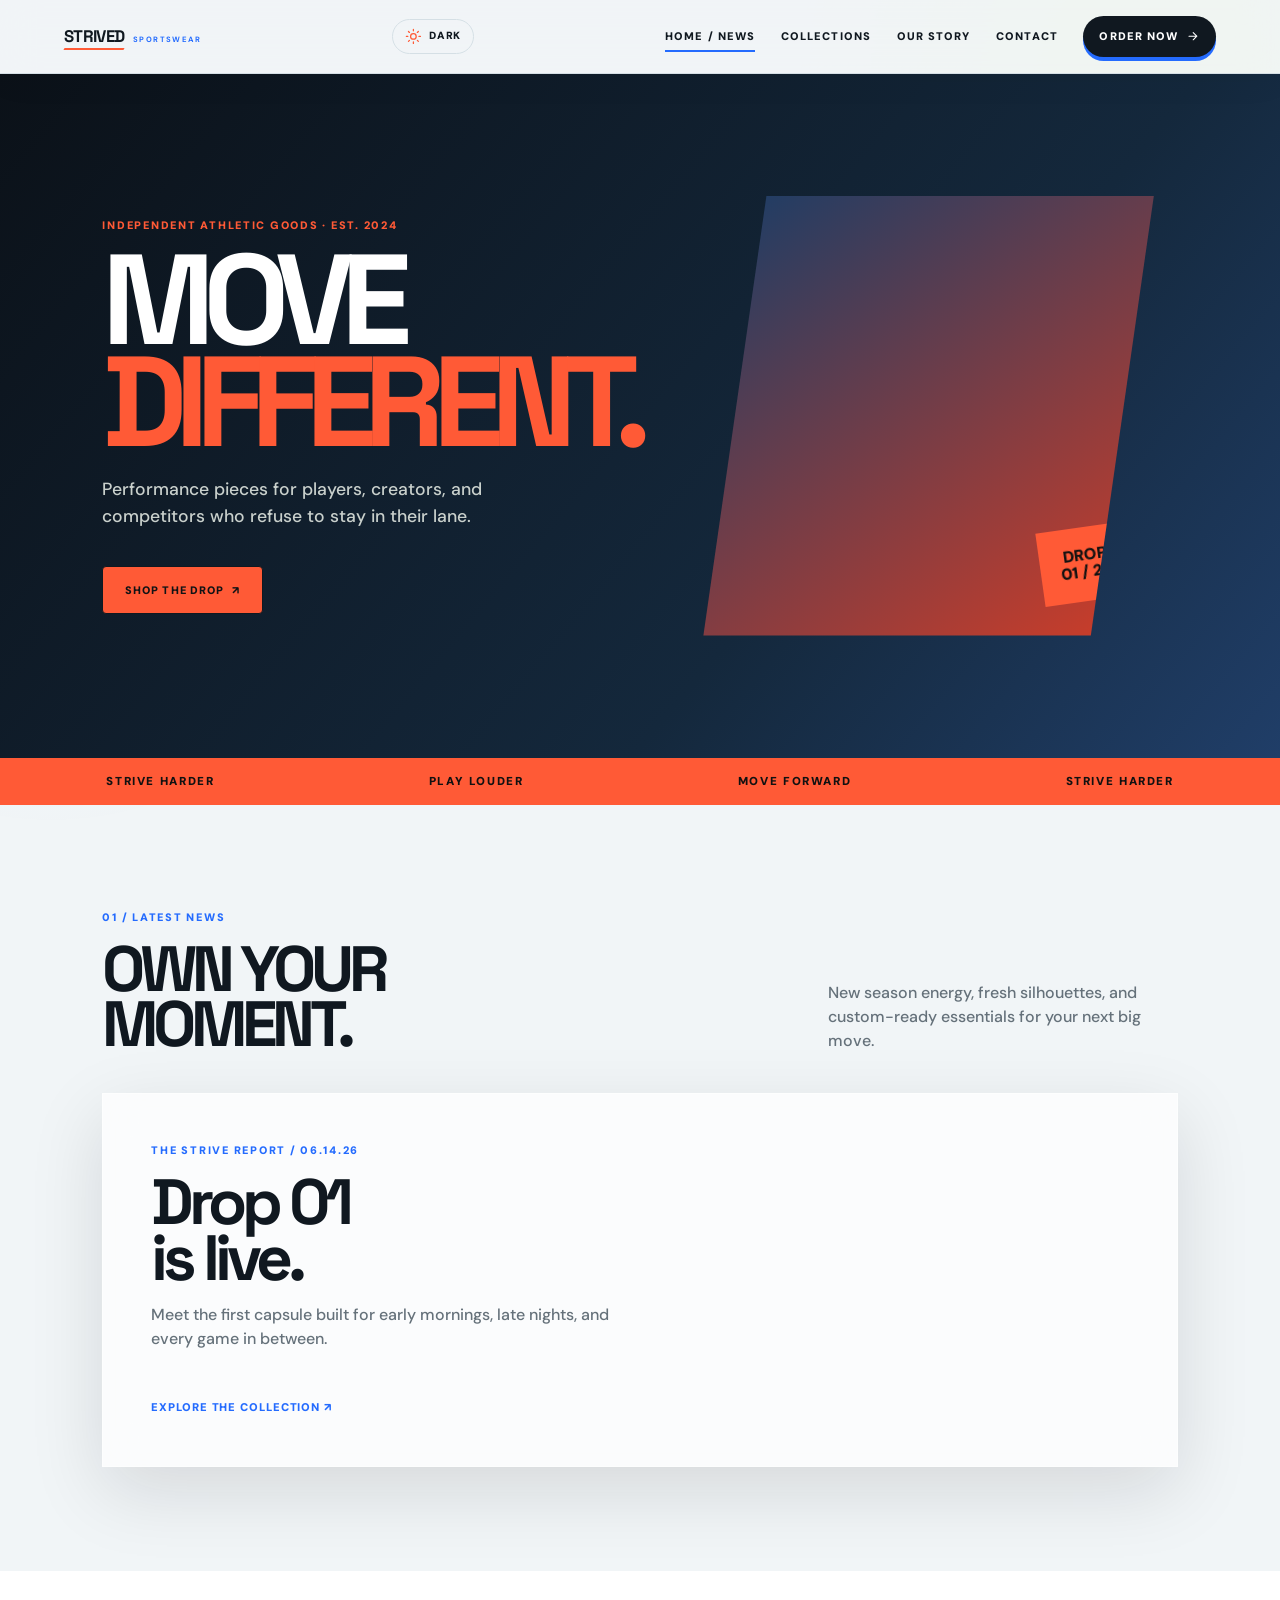
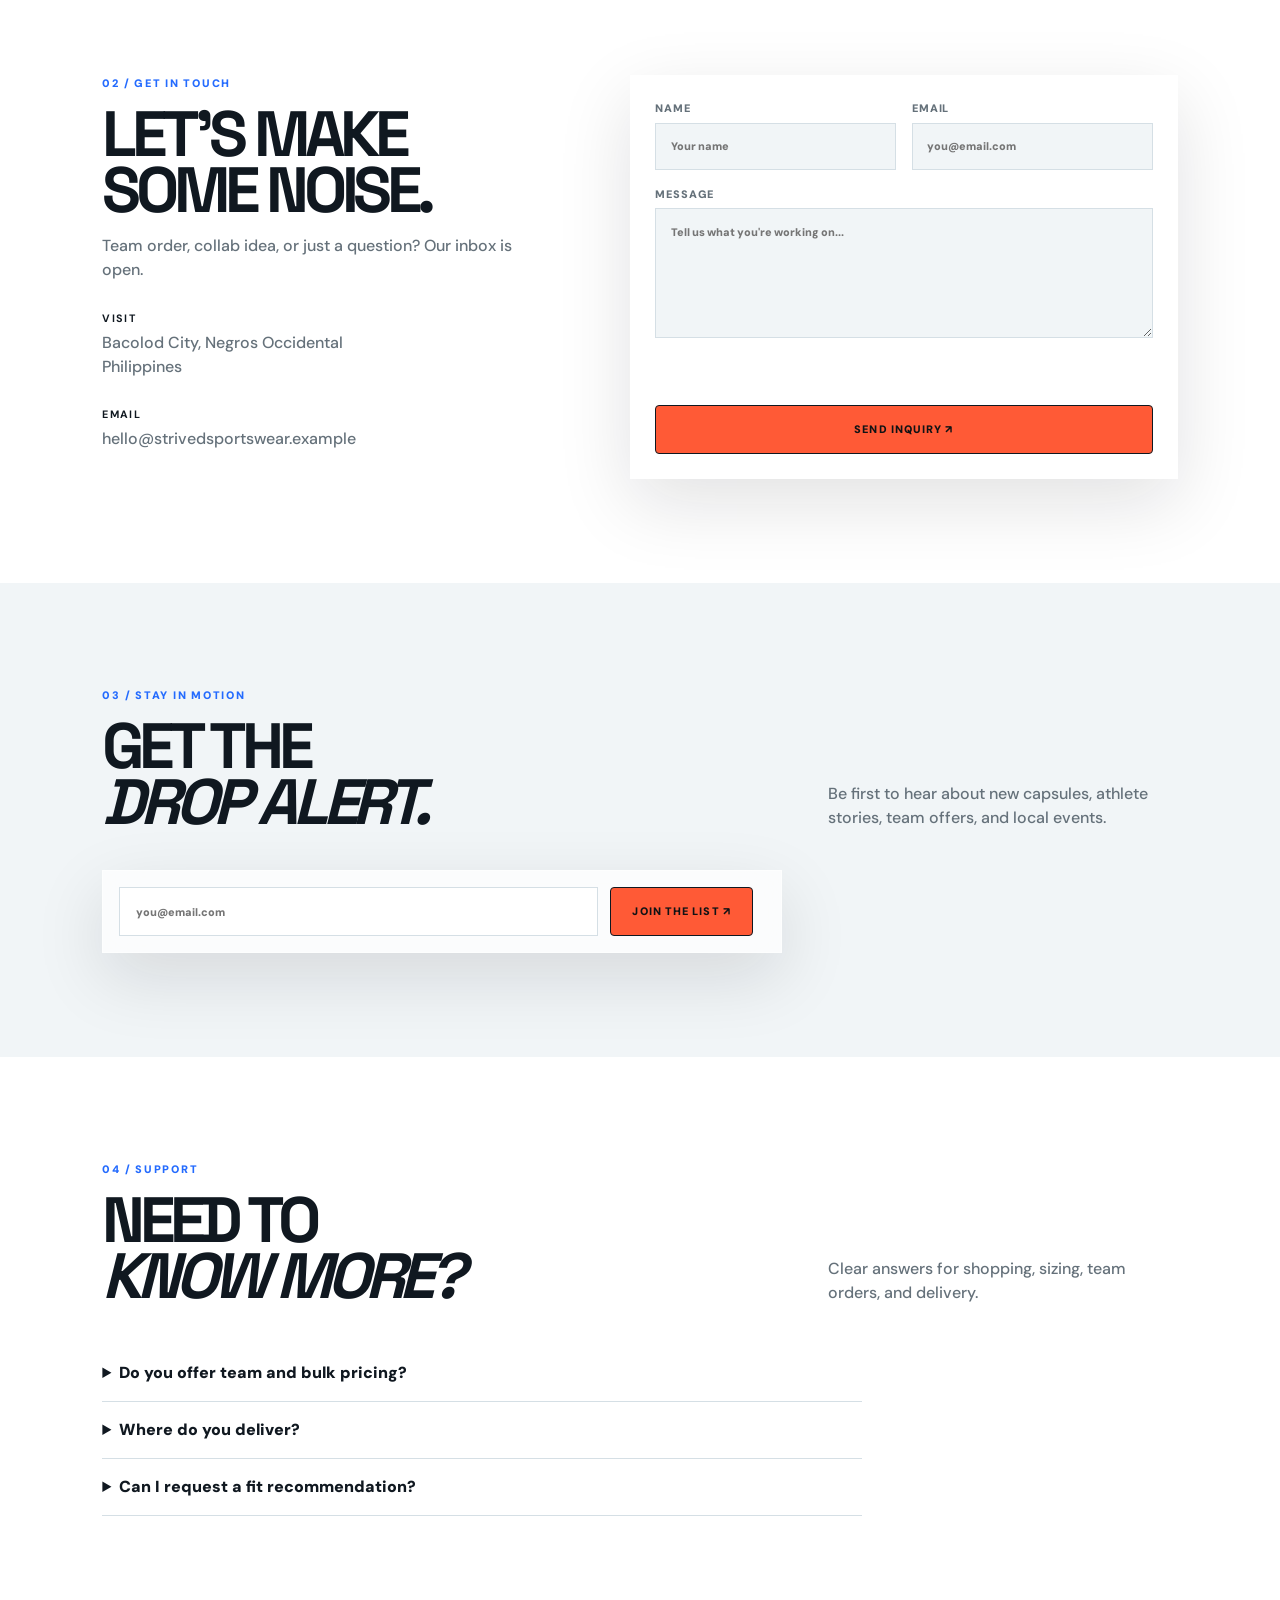
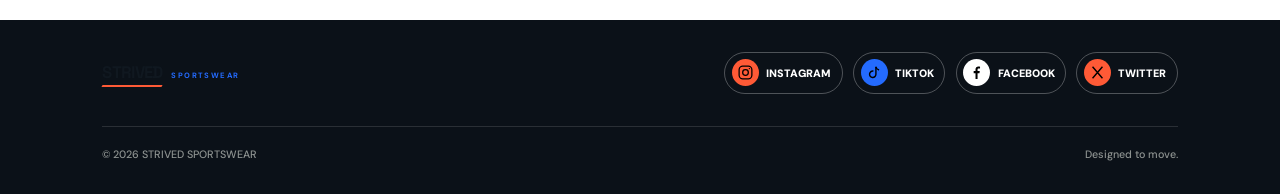
==== commit 12de040a: "Expand storefront shopping experience Add product detail pages, catalog discovery tools, wishlist an" ====
--- a/index.html
+++ b/index.html
@@ -9,16 +9,15 @@
 </head>
 <body>
   <a class="skip-link" href="#main-content">Skip to content</a>
-  <div class="announcement">Free shipping on orders over $100 <span>↗ Drop 01 is live</span></div>
   <header class="site-header">
     <a class="brand" href="index.html" aria-label="Strived Sportswear home"><span class="brand-wordmark">STRIVED</span><i>SPORTSWEAR</i></a>
-    <button class="theme-toggle" type="button" aria-label="Switch to dark mode" aria-pressed="false">◐ <span>Dark</span></button>
+    <button class="theme-toggle" type="button" aria-label="Switch to dark mode" aria-pressed="false"><svg class="ui-icon" aria-hidden="true" viewBox="0 0 24 24"><circle cx="12" cy="12" r="4"/><path d="M12 2v2m0 16v2M4.93 4.93l1.41 1.41m11.32 11.32 1.41 1.41M2 12h2m16 0h2M4.93 19.07l1.41-1.41M17.66 6.34l1.41-1.41"/></svg><span>Dark</span></button>
     <nav class="main-nav" aria-label="Primary navigation">
       <a class="active" href="index.html">Home / News</a>
       <a href="collections.html">Collections</a>
       <a href="about.html">Our Story</a>
       <a href="#contact">Contact</a>
-      <a class="nav-order" href="collections.html#order">Order Now <span>↗</span></a>
+      <a class="nav-order" href="collections.html#order">Order Now <svg class="ui-icon" aria-hidden="true" viewBox="0 0 24 24"><path d="M5 12h13m-6-6 6 6-6 6"/></svg></a>
     </nav>
   </header>
   <main id="main-content">
@@ -36,6 +35,8 @@
         <form class="glass contact-form"><label>Name<input name="name" required placeholder="Your name"></label><label>Email<input name="email" type="email" required placeholder="you@email.com"></label><label class="full">Message<textarea name="message" required placeholder="Tell us what you're working on..."></textarea></label><div class="form-status full" role="status" aria-live="polite"></div><button class="button button--lime full" type="submit">Send inquiry ↗</button></form>
       </div>
     </section>
+    <section class="newsletter-section"><div class="section-heading"><div><p class="eyebrow">03 / Stay in motion</p><h2>Get the<br><em>drop alert.</em></h2></div><p>Be first to hear about new capsules, athlete stories, team offers, and local events.</p></div><form class="newsletter-form glass" id="newsletter-form"><label><span class="sr-only">Email address</span><input name="email" type="email" required placeholder="you@email.com" autocomplete="email"></label><button class="button button--lime" type="submit">Join the list ↗</button><div class="form-status full" role="status" aria-live="polite"></div></form></section>
+    <section class="faq-section"><div class="section-heading"><div><p class="eyebrow">04 / Support</p><h2>Need to<br><em>know more?</em></h2></div><p>Clear answers for shopping, sizing, team orders, and delivery.</p></div><div class="faq-list"><details><summary>Do you offer team and bulk pricing?</summary><p>Yes. Send your team details through Collections and we’ll reply with a quantity quote and production timeline.</p></details><details><summary>Where do you deliver?</summary><p>We’re based in Bacolod City, Negros Occidental, Philippines. Delivery estimates are confirmed with each order.</p></details><details><summary>Can I request a fit recommendation?</summary><p>Use the fit finder on Collections or contact us with your height, weight, and preferred fit.</p></details></div></section>
   </main>
   <footer><div class="footer-top"><a class="brand" href="index.html"><span class="brand-wordmark">STRIVED</span><i>SPORTSWEAR</i></a><nav class="socials" aria-label="Social media"><a href="https://instagram.com" target="_blank" rel="noreferrer" aria-label="Instagram"><img src="assets/social/instagram.svg" alt=""> <span>Instagram</span></a><a href="https://tiktok.com" target="_blank" rel="noreferrer" aria-label="TikTok"><img src="assets/social/tiktok.svg" alt=""> <span>TikTok</span></a><a href="https://facebook.com" target="_blank" rel="noreferrer" aria-label="Facebook"><img src="assets/social/facebook.svg" alt=""> <span>Facebook</span></a><a href="https://x.com" target="_blank" rel="noreferrer" aria-label="X / Twitter"><img src="assets/social/x.svg" alt=""> <span>Twitter</span></a></nav></div><div class="footer-bottom"><span>© 2026 STRIVED SPORTSWEAR</span><span>Designed to move.</span></div></footer>
   <script src="js/app.js"></script>
--- a/css/styles.css
+++ b/css/styles.css
@@ -32,8 +32,6 @@
 :focus-visible { outline: 3px solid var(--blue); outline-offset: 3px; }
 [hidden] { display: none !important; }
 .scroll-progress { position: fixed; z-index: 60; top: 0; left: 0; width: 0; height: 3px; background: var(--lime); }
-.announcement { display: flex; justify-content: center; gap: 1.5rem; padding: .6rem 1rem; color: #fff; background: var(--ink); font-size: .67rem; font-weight: 900; letter-spacing: .14em; text-transform: uppercase; }
-.announcement span { color: var(--lime); }
 .site-header { position: sticky; z-index: 30; top: 0; display: flex; align-items: center; justify-content: space-between; gap: 1rem; padding: 1rem 5vw; border-bottom: 1px solid var(--line); background: color-mix(in srgb, var(--paper) 82%, transparent); box-shadow: 0 8px 35px rgba(0,0,0,.04); backdrop-filter: blur(18px); }
 .brand { display: flex; align-items: baseline; gap: .55rem; color: var(--ink); font: 900 1.05rem/1 "Space Grotesk"; letter-spacing: -.04em; }
 .brand-wordmark { position: relative; }
@@ -60,8 +58,17 @@
 h1 em, .page-hero h1 em { color: var(--lime); font-style: normal; }
 .lead { max-width: 470px; color: #c9d0cc; font-size: 1.1rem; }
 .button { display: inline-flex; align-items: center; justify-content: center; gap: .5rem; margin-top: 1.2rem; padding: .95rem 1.35rem; border: 1px solid var(--ink); border-radius: 4px; font-size: .68rem; font-weight: 900; letter-spacing: .1em; text-transform: uppercase; transition: transform .2s, box-shadow .2s; }
+.ui-icon { width: 1.05rem; height: 1.05rem; fill: none; stroke: currentColor; stroke-linecap: round; stroke-linejoin: round; stroke-width: 1.8; flex: 0 0 auto; }
+.theme-toggle, .cart-trigger, .nav-order { display: inline-flex; align-items: center; gap: .45rem; }
+.theme-toggle .ui-icon { color: var(--lime); }
+.cart-trigger { box-shadow: 0 3px 0 transparent; transition: transform .2s, border-color .2s, box-shadow .2s; }
+.cart-trigger:hover { box-shadow: 0 3px 0 var(--blue); transform: translateY(-2px); }
+.cart-count { display: grid; min-width: 1.35rem; height: 1.35rem; place-items: center; border-radius: 50%; background: var(--lime); color: #111; font-size: .62rem; }
+.nav-order .ui-icon { width: .9rem; height: .9rem; }
 .button:hover { box-shadow: 5px 5px 0 var(--lime); transform: translate(-3px, -3px); }
 .button--lime { background: var(--lime); color: #111315; }
+.button--outline { border: 1px solid var(--line); background: transparent; color: var(--ink); }
+.sr-only { position: absolute; width: 1px; height: 1px; padding: 0; overflow: hidden; clip: rect(0,0,0,0); white-space: nowrap; border: 0; }
 .hero-art { position: relative; min-height: 440px; overflow: hidden; background: linear-gradient(145deg, #183d67, #d13d27); clip-path: polygon(14% 0, 100% 0, 86% 100%, 0 100%); }
 .hero-art:before { position: absolute; inset: 7%; background: url("https://images.unsplash.com/photo-1552346154-21d32810aba3?auto=format&fit=crop&w=1000&q=85") center/cover; content: ""; mix-blend-mode: screen; opacity: .8; }
 .hero-badge { position: absolute; right: 5%; bottom: 8%; padding: 1.25rem; background: var(--lime); color: #111; font-weight: 900; line-height: 1.05; text-align: center; transform: rotate(-8deg); }
@@ -126,6 +133,45 @@
 .product-image { aspect-ratio: 1 / 1.1; overflow: hidden; background: var(--soft); }
 .product-image img { width: 100%; height: 100%; object-fit: cover; transition: transform .6s; }
 .product-card:hover img { transform: scale(1.07); }
+.product-image { position: relative; }
+.wishlist-button { position: absolute; z-index: 1; top: .8rem; right: .8rem; display: grid; width: 2.4rem; height: 2.4rem; place-items: center; border: 1px solid rgba(255,255,255,.7); border-radius: 50%; background: rgba(16,24,32,.72); color: #fff; font-size: 1.3rem; backdrop-filter: blur(8px); }
+.wishlist-button.saved { background: var(--lime); color: #111; }
+.catalog-toolbar { display: flex; align-items: center; gap: .75rem; margin-bottom: 1rem; }
+.search-field { flex: 1; }
+.search-field input, .sort-field select { width: 100%; padding: .8rem 1rem; border: 1px solid var(--line); border-radius: 4px; background: var(--surface); color: var(--ink); }
+.sort-field { min-width: 190px; }
+.card-actions { display: flex; align-items: center; gap: .75rem; }
+.card-actions .button { flex: 1; }
+.compare-button { border: 0; background: transparent; color: var(--muted); font-size: .68rem; font-weight: 900; text-transform: uppercase; }
+.compare-button.selected { color: var(--blue); }
+.team-form { display: grid; max-width: 760px; grid-template-columns: repeat(2, 1fr); gap: 1rem; padding: 2rem; }
+.team-form label, .size-select { display: grid; gap: .4rem; color: var(--muted); font-size: .72rem; font-weight: 900; letter-spacing: .06em; text-transform: uppercase; }
+.team-form input, .team-form select, .team-form textarea, .size-select select { width: 100%; padding: .8rem; border: 1px solid var(--line); background: var(--surface); color: var(--ink); }
+.team-form textarea { min-height: 120px; resize: vertical; }
+.team-form label:nth-child(4), .team-form .full { grid-column: 1 / -1; }
+.recent-grid { display: grid; grid-template-columns: repeat(3, 1fr); gap: 1rem; }
+.recent-card { padding: 1.25rem; border: 1px solid var(--line); background: var(--surface); }
+.recent-card a { color: var(--blue); font-weight: 900; }
+.product-detail { display: grid; max-width: 1280px; min-height: 80vh; grid-template-columns: 1fr 1fr; gap: 5rem; align-items: center; margin: auto; padding: 6rem 8vw; }
+.product-detail-image { min-height: 620px; overflow: hidden; background: var(--soft); }
+.product-detail-image img { width: 100%; height: 100%; min-height: 620px; object-fit: cover; }
+.product-detail-copy h1 { margin: .5rem 0 1rem; font-size: clamp(3rem, 7vw, 7rem); line-height: .85; letter-spacing: -.09em; text-transform: uppercase; }
+.detail-price { margin: 0 0 1rem; font-size: 1.5rem; font-weight: 900; }
+.product-specs { display: flex; flex-wrap: wrap; gap: .5rem; margin: 1.5rem 0; }
+.product-specs span { padding: .5rem .7rem; border: 1px solid var(--line); border-radius: 99px; color: var(--muted); font-size: .68rem; }
+.size-select { max-width: 260px; margin: 1.5rem 0; }
+.detail-actions { display: flex; flex-wrap: wrap; gap: .75rem; }
+.product-info-panels { margin-top: 2rem; border-top: 1px solid var(--line); }
+.product-info-panels details, .faq-list details { padding: 1rem 0; border-bottom: 1px solid var(--line); }
+.product-info-panels summary, .faq-list summary { cursor: pointer; font-weight: 900; }
+.product-info-panels p, .faq-list p { max-width: 620px; color: var(--muted); }
+.faq-section { background: var(--surface); }
+.faq-list { max-width: 760px; }
+.newsletter-section { background: var(--paper); }
+.newsletter-form { display: flex; max-width: 680px; gap: .75rem; padding: 1rem; }
+.newsletter-form label { flex: 1; }
+.newsletter-form input { width: 100%; height: 100%; padding: .8rem 1rem; border: 1px solid var(--line); background: var(--surface); color: var(--ink); }
+.newsletter-form .button { margin-top: 0; white-space: nowrap; }
 .product-info { padding: 1.15rem; }
 .product-meta { display: flex; align-items: start; justify-content: space-between; gap: .5rem; }
 .product-title { font-size: 1.05rem; font-weight: 900; }
@@ -155,15 +201,36 @@
 .modal { position: fixed; z-index: 50; inset: 0; display: grid; place-items: center; padding: 1rem; background: rgba(3,7,9,.78); }
 .modal-box { position: relative; width: min(460px, 100%); padding: 2rem; }
 .modal-box h2 { font-size: 2.6rem; }
-.modal-close { position: absolute; top: .7rem; right: 1rem; border: 0; background: transparent; color: var(--ink); font-size: 1.5rem; }
+.modal-close { display: grid; position: absolute; top: 1rem; right: 1rem; width: 2rem; height: 2rem; place-items: center; border: 1px solid var(--line); border-radius: 50%; background: var(--soft); color: var(--ink); transition: background .2s, transform .2s; }
+.modal-close:hover { background: var(--lime); transform: rotate(90deg); }
+.modal-close .ui-icon { width: 1rem; height: 1rem; }
 .order-form { display: grid; gap: 1rem; margin-top: 1.5rem; }
+.checkout-box { width: min(680px, 100%); max-height: 92vh; overflow-y: auto; }
+.checkout-summary { margin: 1.25rem 0; padding: .8rem 1rem; border: 1px solid var(--line); background: var(--soft); color: var(--muted); font-size: .75rem; font-weight: 900; }
+.checkout-fields { display: grid; grid-template-columns: 1fr 1fr; gap: 1rem; }
+.consent { display: flex; grid-template-columns: auto 1fr; align-items: start; gap: .55rem; color: var(--muted); font-size: .7rem; font-weight: 500; letter-spacing: 0; text-transform: none; }
+.consent input { width: auto; margin: .15rem 0 0; }
 .cart-drawer { position: fixed; z-index: 45; top: 0; right: 0; bottom: 0; width: min(420px, 92vw); padding: 2rem; overflow-y: auto; background: var(--surface); box-shadow: -20px 0 60px rgba(0,0,0,.2); transform: translateX(0); }
 .cart-head { display: flex; align-items: center; justify-content: space-between; border-bottom: 1px solid var(--line); padding-bottom: 1rem; }
 .cart-head h2 { font-size: 2rem; }
 .cart-close { border: 0; background: transparent; color: var(--ink); font-size: 1.5rem; }
-.cart-item { display: flex; justify-content: space-between; gap: 1rem; padding: 1rem 0; border-bottom: 1px solid var(--line); }
+.cart-item { display: grid; grid-template-columns: 1fr auto auto; align-items: center; gap: .75rem; padding: 1rem 0; border-bottom: 1px solid var(--line); }
+.cart-item small { display: block; margin-top: .2rem; color: var(--muted); font-size: .68rem; }
+.quantity-control { display: inline-flex; align-items: center; gap: .45rem; }
+.quantity-control button, .cart-remove { display: grid; width: 1.8rem; height: 1.8rem; place-items: center; border: 1px solid var(--line); border-radius: 50%; background: var(--soft); color: var(--ink); }
+.quantity-control button:hover, .cart-remove:hover { border-color: var(--lime); background: var(--lime); color: #111; }
+.quantity-control .ui-icon, .cart-remove .ui-icon { width: .8rem; height: .8rem; }
+.quantity-control { display: inline-flex; align-items: center; gap: .5rem; border: 1px solid var(--line); padding: .2rem; }
+.quantity-control button, .cart-remove { border: 0; background: transparent; color: var(--ink); font-weight: 900; }
+.quantity-control button { width: 1.5rem; height: 1.5rem; }
+.quantity-control button:hover, .cart-remove:hover { color: var(--blue); }
+.cart-remove { font-size: 1.2rem; }
 .cart-empty { padding: 3rem 0; color: var(--muted); text-align: center; }
+.cart-breakdown { margin-top: 1.5rem; padding-top: 1rem; border-top: 1px solid var(--line); }
+.cart-breakdown > div { display: flex; justify-content: space-between; gap: 1rem; padding: .35rem 0; color: var(--muted); font-size: .75rem; }
 .cart-total { display: flex; justify-content: space-between; margin-top: 1.5rem; font-weight: 900; }
+.cart-checkout { width: 100%; }
+.cart-note { color: var(--muted); font-size: .7rem; text-align: center; }
 .reveal { animation: rise .75s both; }
 .float { animation: float 5s ease-in-out infinite; }
 @keyframes rise { from { opacity: 0; transform: translateY(22px); } to { opacity: 1; transform: none; } }
@@ -184,12 +251,20 @@
   .trust-grid, .review-grid { grid-template-columns: 1fr; }
   .story-layout { gap: 3rem; }
   .contact-grid { gap: 3rem; }
+  .catalog-toolbar { align-items: stretch; flex-wrap: wrap; }
+  .search-field { flex-basis: 100%; }
+  .sort-field { flex: 1; min-width: 0; }
+  .team-form { grid-template-columns: 1fr; }
+  .team-form label:nth-child(4), .team-form .full { grid-column: auto; }
+  .recent-grid { grid-template-columns: 1fr; }
+  .product-detail { grid-template-columns: 1fr; gap: 2rem; padding: 4rem 6vw; }
+  .product-detail-image, .product-detail-image img { min-height: 420px; }
 }
 @media (max-width: 500px) {
-  .announcement { font-size: .55rem; }
   .brand { font-size: .8rem; }
   .brand-mark { width: 32px; height: 32px; }
   .product-grid, .contact-form { grid-template-columns: 1fr; }
+  .checkout-fields { grid-template-columns: 1fr; }
   .full { grid-column: auto; }
   .footer-top, .footer-bottom { align-items: start; flex-direction: column; }
   .page-hero h1 { font-size: 4rem; }
